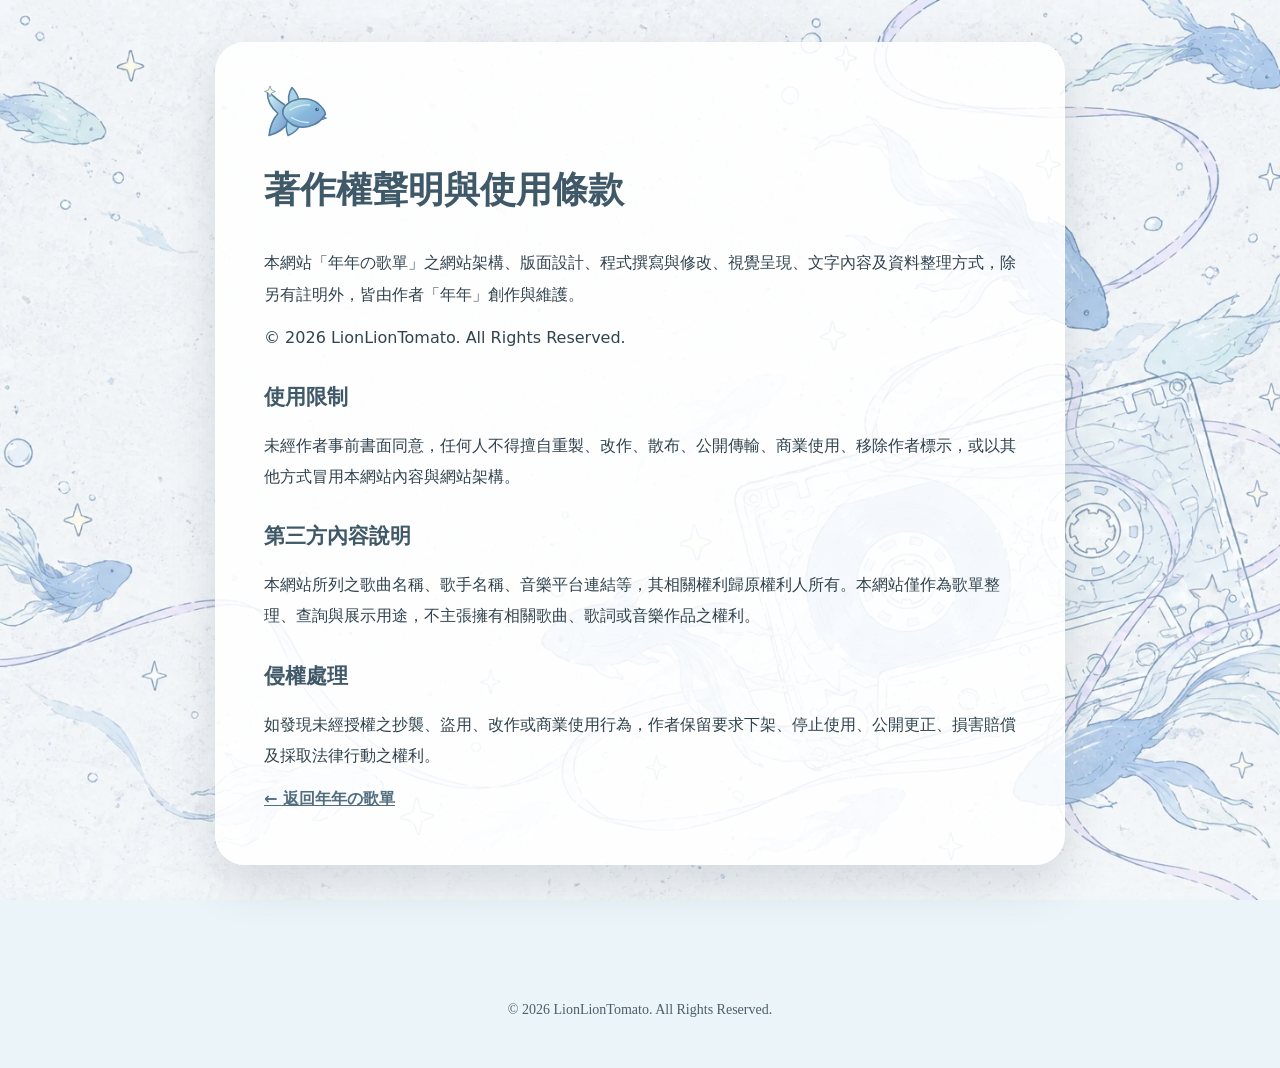
==== copyright.html @ ffe57280 "Add files via upload" ====
<!doctype html>
<html lang="zh-Hant">
<head>
  <meta charset="UTF-8">
  <meta name="viewport" content="width=device-width, initial-scale=1">
  <meta name="theme-color" content="#eaf4f9">
  <meta http-equiv="Cache-Control" content="no-cache, no-store, must-revalidate">
  <title>著作權聲明｜年年の歌單</title>
  <link rel="icon" type="image/svg+xml" href="./assets/fish-icon.svg?v=20261029-nian3">
  <link rel="stylesheet" href="./style.css?v=20261029-nian3">
  <style>
    .legal-card{position:relative;z-index:1;max-width:850px;margin:0 auto;padding:38px 48px;
      background:rgba(255,255,255,.88);border:1px solid rgba(255,255,255,.85);
      box-shadow:var(--shadow);border-radius:30px;line-height:1.95}
    .legal-card h1{font-size:clamp(26px,5vw,36px);margin:0 0 22px;color:var(--blue-900)}
    .legal-card h2{font-size:21px;margin:24px 0 8px;color:var(--blue-900)}
    .legal-card p{margin:12px 0}.legal-card a{color:#526d7e;font-weight:700}
    @media(max-width:680px){.legal-card{padding:28px 22px}}
  </style>
</head>
<body>
  <main class="wrap">
    <article class="legal-card">
      <img src="./assets/fish-icon.svg?v=20261029-nian3" alt="年年の歌單小魚圖示" width="64" height="64">
      <h1>著作權聲明與使用條款</h1>
      <p>本網站「年年の歌單」之網站架構、版面設計、程式撰寫與修改、視覺呈現、文字內容及資料整理方式，除另有註明外，皆由作者「年年」創作與維護。</p>
      <p>© 2026 LionLionTomato. All Rights Reserved.</p>
      <h2>使用限制</h2>
      <p>未經作者事前書面同意，任何人不得擅自重製、改作、散布、公開傳輸、商業使用、移除作者標示，或以其他方式冒用本網站內容與網站架構。</p>
      <h2>第三方內容說明</h2>
      <p>本網站所列之歌曲名稱、歌手名稱、音樂平台連結等，其相關權利歸原權利人所有。本網站僅作為歌單整理、查詢與展示用途，不主張擁有相關歌曲、歌詞或音樂作品之權利。</p>
      <h2>侵權處理</h2>
      <p>如發現未經授權之抄襲、盜用、改作或商業使用行為，作者保留要求下架、停止使用、公開更正、損害賠償及採取法律行動之權利。</p>
      <p><a href="./index.html">← 返回年年の歌單</a></p>
    </article>
  </main>
  <footer class="site-footer">© 2026 LionLionTomato. All Rights Reserved.</footer>
</body>
</html>
---- style.css ----
:root{
  --blue-900:#405969; --blue-800:#526d7e; --blue-700:#6f8795; --blue-600:#839aa8;
  --blue-300:#cbd8df; --blue-200:#dbe5e9; --blue-100:#eef4f6;
  --cream:#f8f5ef; --ink:#31434d; --muted:#70818b; --white:rgba(255,255,255,.78);
  --shadow:0 18px 45px rgba(64,89,105,.18); --radius:26px;
}
*{box-sizing:border-box}
html{scroll-behavior:smooth}
body{
  margin:0;min-height:100vh;color:var(--ink);
  font-family:'Zen Maru Gothic','Noto Serif TC',system-ui,sans-serif;
  overflow-x:hidden;background-color:#eaf4f9;
  background-image:linear-gradient(rgba(255,255,255,.12),rgba(255,255,255,.25)),url('./assets/nian-bg-desktop.webp?v=20261029-nian3');
  background-size:cover;background-position:center center;background-repeat:no-repeat;background-attachment:fixed;
}
.float-layer{position:fixed;inset:0;pointer-events:none;overflow:hidden;z-index:0}
.float{
  position:absolute;bottom:-8vh;left:var(--left);font-size:clamp(18px,2.5vw,32px);
  opacity:.22;color:rgba(64,89,105,.36);filter:drop-shadow(0 8px 12px rgba(64,89,105,.14));
  animation:rise var(--dur) linear infinite;animation-delay:var(--delay);
}
@keyframes rise{
  0%{transform:translateY(0) rotate(0deg);opacity:0}
  18%{opacity:.25}72%{opacity:.19}100%{transform:translateY(-112vh) rotate(180deg);opacity:0}
}
.wrap{position:relative;z-index:1;max-width:1180px;margin:0 auto;padding:42px 20px 70px}
.hero{
  padding:34px;border-radius:36px;
  background:linear-gradient(135deg,rgba(255,255,255,.82),rgba(238,244,246,.73));
  box-shadow:var(--shadow);border:1px solid rgba(255,255,255,.80);
  -webkit-backdrop-filter:blur(18px);backdrop-filter:blur(18px);
  text-align:center;display:flex;flex-direction:column;align-items:center;
}
.eyebrow{
  display:inline-flex;align-items:center;justify-content:center;
  padding:0;border-radius:0;background:transparent;margin:0 auto;text-align:center;
}
.eyebrow img{display:block;width:36px;height:36px;object-fit:contain;filter:drop-shadow(0 4px 8px rgba(64,89,105,.12))}
.hero h1{
  font-family:'Noto Serif TC',serif;font-size:clamp(36px,6vw,68px);line-height:1.1;
  margin:20px 0 12px;color:var(--blue-900);letter-spacing:.06em;text-align:center;width:100%;
}
.hero p{margin:0;color:var(--muted);font-size:17px;line-height:1.9;text-align:center;width:100%}
.controls{display:grid;grid-template-columns:1fr auto;gap:16px;margin:26px 0 18px;width:100%}
.search{
  width:100%;border:0;outline:0;border-radius:999px;background:rgba(255,255,255,.88);
  padding:16px 20px;font-size:16px;color:var(--ink);
  box-shadow:inset 0 0 0 1px rgba(111,135,149,.18),0 10px 22px rgba(64,89,105,.08);
  font-family:inherit;
}
.search:focus-visible,.tag:focus-visible,.random:focus-visible,.copy:focus-visible,.close:focus-visible{
  outline:3px solid #75a5c6;outline-offset:3px;
}
.random{
  border:0;border-radius:999px;padding:0 22px;background:linear-gradient(135deg,#6f8795,#9aaeb8);
  color:white;font-family:inherit;font-weight:800;font-size:16px;cursor:pointer;
  box-shadow:0 14px 30px rgba(64,89,105,.23);transition:.22s;
}
.random:hover:not(:disabled){transform:translateY(-2px)}
.random:disabled{opacity:.55;cursor:not-allowed}
.tags{display:flex;flex-wrap:wrap;gap:10px;margin:20px 0 26px;width:100%}
.tags:empty{margin:0}
.tag{
  --tag:#8fa3ad;--tagLight:#eef3f5;
  border:1px solid rgba(82,109,126,.14);background:linear-gradient(135deg,rgba(255,255,255,.84),var(--tagLight));
  color:#526b78;padding:10px 16px;border-radius:999px;font-family:inherit;font-weight:800;cursor:pointer;
  box-shadow:0 9px 18px rgba(64,89,105,.08);transition:.22s;
}
.tag:hover{transform:translateY(-2px);box-shadow:0 13px 26px rgba(64,89,105,.14)}
.tag.active{
  background:linear-gradient(135deg,var(--tag),#506a7a);color:white;border-color:transparent;
  box-shadow:0 15px 28px rgba(64,89,105,.25);transform:translateY(-2px);
}
.meta{
  display:flex;align-items:center;justify-content:center;gap:12px;
  margin:6px 2px 18px;width:100%;color:#6b7c86;font-weight:700;text-align:center;
}
#count{display:block;width:100%;text-align:center}
.grid{display:grid;grid-template-columns:repeat(auto-fill,minmax(230px,1fr));gap:18px}
.card{
  position:relative;min-height:150px;padding:22px 18px 56px;border-radius:var(--radius);
  background:linear-gradient(145deg,rgba(255,255,255,.86),rgba(236,243,246,.78));
  border:1px solid rgba(255,255,255,.86);box-shadow:0 15px 32px rgba(64,89,105,.12);
  overflow:hidden;transition:.22s;isolation:isolate;
  -webkit-backdrop-filter:blur(7px);backdrop-filter:blur(7px);
}
.card:hover{transform:translateY(-4px)}
.decor-fish{
  position:absolute;right:15px;top:12px;width:56px;height:56px;padding:6px;object-fit:contain;
  border-radius:18px;background:rgba(111,135,149,.10);border:1px solid rgba(111,135,149,.10);
  box-shadow:0 10px 22px rgba(64,89,105,.08);opacity:.63;transform:rotate(-10deg);
  pointer-events:none;z-index:0;
}
.song,.artist,.cat{position:relative;z-index:1}
.song{
  font-family:'Noto Serif TC',serif;font-size:24px;font-weight:700;color:var(--blue-900);
  margin:0 0 9px;padding-right:70px;overflow-wrap:anywhere;
}
.artist{font-size:15px;color:var(--muted);font-weight:700;margin-bottom:12px;overflow-wrap:anywhere}
.cat{
  display:inline-flex;max-width:100%;padding:6px 11px;border-radius:999px;
  background:rgba(111,135,149,.13);color:#5e7480;font-size:13px;font-weight:700;line-height:1.5;
}
.copy{
  position:absolute;right:14px;bottom:14px;z-index:2;border:0;border-radius:999px;
  padding:8px 13px;background:#dae5e9;color:#526b78;font-family:inherit;font-weight:800;cursor:pointer;transition:.2s;
}
.copy:hover{background:#c3d2d9}.copy.done{background:#7f9aaa;color:#fff}
.empty{
  display:none;text-align:center;padding:44px;border-radius:26px;
  background:rgba(255,255,255,.77);color:#70818b;font-weight:700;
}
.modal{
  position:fixed;inset:0;z-index:8;display:none;place-items:center;
  background:rgba(42,57,66,.28);-webkit-backdrop-filter:blur(6px);backdrop-filter:blur(6px);padding:18px;
}
.modal.show{display:grid}
.modal-card{
  max-width:420px;width:100%;background:linear-gradient(135deg,#fff,#eef4f6);
  border-radius:30px;padding:30px;box-shadow:0 30px 70px rgba(42,57,66,.28);text-align:center;
}
.modal-fish{margin:0 auto 6px;display:block;opacity:.84}
.modal h2{font-family:'Noto Serif TC',serif;margin:0 0 12px;color:#405969}
.modal .big{
  font-size:30px;font-family:'Noto Serif TC',serif;font-weight:700;
  margin:12px 0;color:#405969;overflow-wrap:anywhere;
}
.close{
  margin-top:16px;border:0;border-radius:999px;background:#6f8795;color:white;
  padding:11px 20px;font-family:inherit;font-weight:800;cursor:pointer;
}
.site-footer{
  position:relative;z-index:2;max-width:980px;margin:40px auto 24px;padding:22px 18px;
  text-align:center;font-family:'Zen Maru Gothic','Noto Serif TC',serif;
  color:rgba(48,70,84,.86);font-size:14px;line-height:1.8;
}
.site-footer p{margin:4px 0}
.site-footer a{color:rgba(48,70,84,.95);text-decoration:none;border-bottom:1px solid rgba(48,70,84,.35)}
.site-footer a:hover{opacity:.75}
.sr-only{position:absolute;width:1px;height:1px;overflow:hidden;clip:rect(0,0,0,0);white-space:nowrap}
@media(max-width:768px){
  body{
    background-image:linear-gradient(rgba(255,255,255,.17),rgba(255,255,255,.28)),url('./assets/nian-bg-mobile.webp?v=20261029-nian3');
    background-size:100% auto;background-position:center bottom;background-attachment:scroll;background-repeat:no-repeat;
  }
  .float{font-size:clamp(16px,5vw,26px);opacity:.20}
}
@media(max-width:680px){
  .wrap{padding:24px 14px 50px}
  .hero{padding:24px 18px;border-radius:28px}
  .controls{grid-template-columns:1fr}
  .random{height:50px}
  .grid{grid-template-columns:1fr}
  .tag{padding:10px 13px}
  .decor-fish{right:14px;top:12px;width:52px;height:52px}
  .song{padding-right:64px}
}
@media(max-width:480px){.float{opacity:.15}.hero h1{letter-spacing:.025em}}
@media(prefers-reduced-motion:reduce){*,*::before,*::after{animation:none!important;scroll-behavior:auto!important;transition:none!important}}
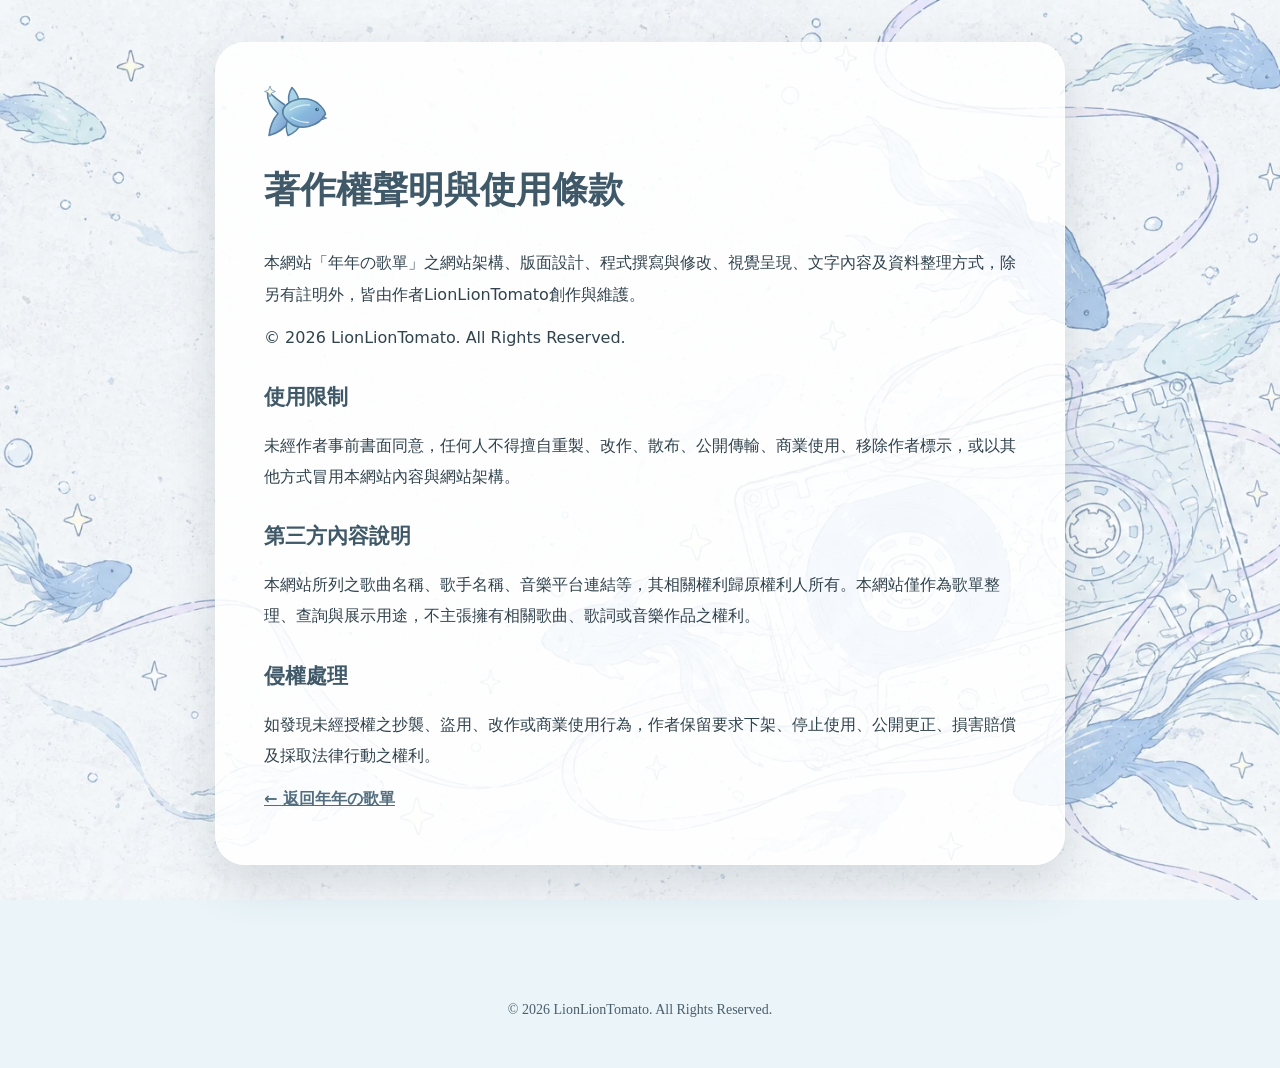
==== commit a1db3159: "Update copyright.html" ====
--- a/copyright.html
+++ b/copyright.html
@@ -23,7 +23,7 @@
     <article class="legal-card">
       <img src="./assets/fish-icon.svg?v=20261029-nian3" alt="年年の歌單小魚圖示" width="64" height="64">
       <h1>著作權聲明與使用條款</h1>
-      <p>本網站「年年の歌單」之網站架構、版面設計、程式撰寫與修改、視覺呈現、文字內容及資料整理方式，除另有註明外，皆由作者「年年」創作與維護。</p>
+      <p>本網站「年年の歌單」之網站架構、版面設計、程式撰寫與修改、視覺呈現、文字內容及資料整理方式，除另有註明外，皆由作者LionLionTomato創作與維護。</p>
       <p>© 2026 LionLionTomato. All Rights Reserved.</p>
       <h2>使用限制</h2>
       <p>未經作者事前書面同意，任何人不得擅自重製、改作、散布、公開傳輸、商業使用、移除作者標示，或以其他方式冒用本網站內容與網站架構。</p>
--- a/style.css
+++ b/style.css
@@ -1,29 +1,49 @@
+
 :root{
   --blue-900:#405969; --blue-800:#526d7e; --blue-700:#6f8795; --blue-600:#839aa8;
   --blue-300:#cbd8df; --blue-200:#dbe5e9; --blue-100:#eef4f6;
   --cream:#f8f5ef; --ink:#31434d; --muted:#70818b; --white:rgba(255,255,255,.78);
   --shadow:0 18px 45px rgba(64,89,105,.18); --radius:26px;
 }
+
 *{box-sizing:border-box}
 html{scroll-behavior:smooth}
+
+/* 最新標題尚未從 Google 試算表確認前先隱藏 */
+.settings-pending #siteTitle,
+.settings-pending #siteSubtitle{
+  visibility:hidden;
+}
+
 body{
   margin:0;min-height:100vh;color:var(--ink);
   font-family:'Zen Maru Gothic','Noto Serif TC',system-ui,sans-serif;
   overflow-x:hidden;background-color:#eaf4f9;
-  background-image:linear-gradient(rgba(255,255,255,.12),rgba(255,255,255,.25)),url('./assets/nian-bg-desktop.webp?v=20261029-nian3');
+  background-image:linear-gradient(rgba(255,255,255,.12),rgba(255,255,255,.25)),url('./assets/nian-bg-desktop.webp?v=20261030-nian4');
   background-size:cover;background-position:center center;background-repeat:no-repeat;background-attachment:fixed;
 }
-.float-layer{position:fixed;inset:0;pointer-events:none;overflow:hidden;z-index:0}
+
+.float-layer{
+  position:fixed;inset:0;pointer-events:none;overflow:hidden;z-index:0;
+}
+
 .float{
   position:absolute;bottom:-8vh;left:var(--left);font-size:clamp(18px,2.5vw,32px);
   opacity:.22;color:rgba(64,89,105,.36);filter:drop-shadow(0 8px 12px rgba(64,89,105,.14));
   animation:rise var(--dur) linear infinite;animation-delay:var(--delay);
 }
+
 @keyframes rise{
   0%{transform:translateY(0) rotate(0deg);opacity:0}
-  18%{opacity:.25}72%{opacity:.19}100%{transform:translateY(-112vh) rotate(180deg);opacity:0}
-}
-.wrap{position:relative;z-index:1;max-width:1180px;margin:0 auto;padding:42px 20px 70px}
+  18%{opacity:.25}
+  72%{opacity:.19}
+  100%{transform:translateY(-112vh) rotate(180deg);opacity:0}
+}
+
+.wrap{
+  position:relative;z-index:1;max-width:1180px;margin:0 auto;padding:42px 20px 70px;
+}
+
 .hero{
   padding:34px;border-radius:36px;
   background:linear-gradient(135deg,rgba(255,255,255,.82),rgba(238,244,246,.73));
@@ -31,129 +51,347 @@
   -webkit-backdrop-filter:blur(18px);backdrop-filter:blur(18px);
   text-align:center;display:flex;flex-direction:column;align-items:center;
 }
+
 .eyebrow{
   display:inline-flex;align-items:center;justify-content:center;
   padding:0;border-radius:0;background:transparent;margin:0 auto;text-align:center;
 }
-.eyebrow img{display:block;width:36px;height:36px;object-fit:contain;filter:drop-shadow(0 4px 8px rgba(64,89,105,.12))}
+
+.eyebrow img{
+  display:block;width:36px;height:36px;object-fit:contain;
+  filter:drop-shadow(0 4px 8px rgba(64,89,105,.12));
+}
+
 .hero h1{
   font-family:'Noto Serif TC',serif;font-size:clamp(36px,6vw,68px);line-height:1.1;
   margin:20px 0 12px;color:var(--blue-900);letter-spacing:.06em;text-align:center;width:100%;
 }
-.hero p{margin:0;color:var(--muted);font-size:17px;line-height:1.9;text-align:center;width:100%}
-.controls{display:grid;grid-template-columns:1fr auto;gap:16px;margin:26px 0 18px;width:100%}
+
+.hero p{
+  margin:0;color:var(--muted);font-size:17px;line-height:1.9;text-align:center;width:100%;
+}
+
+.controls{
+  display:grid;grid-template-columns:1fr auto;gap:16px;margin:26px 0 18px;width:100%;
+}
+
 .search{
   width:100%;border:0;outline:0;border-radius:999px;background:rgba(255,255,255,.88);
   padding:16px 20px;font-size:16px;color:var(--ink);
   box-shadow:inset 0 0 0 1px rgba(111,135,149,.18),0 10px 22px rgba(64,89,105,.08);
   font-family:inherit;
 }
-.search:focus-visible,.tag:focus-visible,.random:focus-visible,.copy:focus-visible,.close:focus-visible{
-  outline:3px solid #75a5c6;outline-offset:3px;
-}
+
+.search:focus-visible,
+.tag:focus-visible,
+.random:focus-visible,
+.copy:focus-visible,
+.close:focus-visible,
+#copyPickBtn:focus-visible{
+  outline:3px solid #75a5c6;
+  outline-offset:3px;
+}
+
 .random{
   border:0;border-radius:999px;padding:0 22px;background:linear-gradient(135deg,#6f8795,#9aaeb8);
   color:white;font-family:inherit;font-weight:800;font-size:16px;cursor:pointer;
   box-shadow:0 14px 30px rgba(64,89,105,.23);transition:.22s;
 }
-.random:hover:not(:disabled){transform:translateY(-2px)}
-.random:disabled{opacity:.55;cursor:not-allowed}
-.tags{display:flex;flex-wrap:wrap;gap:10px;margin:20px 0 26px;width:100%}
-.tags:empty{margin:0}
+
+.random:hover:not(:disabled){
+  transform:translateY(-2px);
+}
+
+.random:disabled{
+  opacity:.55;cursor:not-allowed;
+}
+
+.tags{
+  display:flex;flex-wrap:wrap;gap:10px;margin:20px 0 26px;width:100%;
+}
+
+.tags:empty{
+  margin:0;
+}
+
 .tag{
   --tag:#8fa3ad;--tagLight:#eef3f5;
-  border:1px solid rgba(82,109,126,.14);background:linear-gradient(135deg,rgba(255,255,255,.84),var(--tagLight));
-  color:#526b78;padding:10px 16px;border-radius:999px;font-family:inherit;font-weight:800;cursor:pointer;
+  border:1px solid rgba(82,109,126,.14);
+  background:linear-gradient(135deg,rgba(255,255,255,.84),var(--tagLight));
+  color:#526b78;padding:10px 16px;border-radius:999px;
+  font-family:inherit;font-weight:800;cursor:pointer;
   box-shadow:0 9px 18px rgba(64,89,105,.08);transition:.22s;
 }
-.tag:hover{transform:translateY(-2px);box-shadow:0 13px 26px rgba(64,89,105,.14)}
+
+.tag:hover{
+  transform:translateY(-2px);
+  box-shadow:0 13px 26px rgba(64,89,105,.14);
+}
+
 .tag.active{
-  background:linear-gradient(135deg,var(--tag),#506a7a);color:white;border-color:transparent;
-  box-shadow:0 15px 28px rgba(64,89,105,.25);transform:translateY(-2px);
-}
+  background:linear-gradient(135deg,var(--tag),#506a7a);
+  color:white;border-color:transparent;
+  box-shadow:0 15px 28px rgba(64,89,105,.25);
+  transform:translateY(-2px);
+}
+
 .meta{
   display:flex;align-items:center;justify-content:center;gap:12px;
   margin:6px 2px 18px;width:100%;color:#6b7c86;font-weight:700;text-align:center;
 }
-#count{display:block;width:100%;text-align:center}
-.grid{display:grid;grid-template-columns:repeat(auto-fill,minmax(230px,1fr));gap:18px}
+
+#count{
+  display:block;width:100%;text-align:center;
+}
+
+.grid{
+  display:grid;grid-template-columns:repeat(auto-fill,minmax(230px,1fr));gap:18px;
+}
+
 .card{
   position:relative;min-height:150px;padding:22px 18px 56px;border-radius:var(--radius);
   background:linear-gradient(145deg,rgba(255,255,255,.86),rgba(236,243,246,.78));
-  border:1px solid rgba(255,255,255,.86);box-shadow:0 15px 32px rgba(64,89,105,.12);
+  border:1px solid rgba(255,255,255,.86);
+  box-shadow:0 15px 32px rgba(64,89,105,.12);
   overflow:hidden;transition:.22s;isolation:isolate;
   -webkit-backdrop-filter:blur(7px);backdrop-filter:blur(7px);
 }
-.card:hover{transform:translateY(-4px)}
+
+.card:hover{
+  transform:translateY(-4px);
+}
+
 .decor-fish{
   position:absolute;right:15px;top:12px;width:56px;height:56px;padding:6px;object-fit:contain;
-  border-radius:18px;background:rgba(111,135,149,.10);border:1px solid rgba(111,135,149,.10);
-  box-shadow:0 10px 22px rgba(64,89,105,.08);opacity:.63;transform:rotate(-10deg);
+  border-radius:18px;background:rgba(111,135,149,.10);
+  border:1px solid rgba(111,135,149,.10);
+  box-shadow:0 10px 22px rgba(64,89,105,.08);
+  opacity:.63;transform:rotate(-10deg);
   pointer-events:none;z-index:0;
 }
-.song,.artist,.cat{position:relative;z-index:1}
+
+.song,.artist,.cat{
+  position:relative;z-index:1;
+}
+
 .song{
   font-family:'Noto Serif TC',serif;font-size:24px;font-weight:700;color:var(--blue-900);
   margin:0 0 9px;padding-right:70px;overflow-wrap:anywhere;
 }
-.artist{font-size:15px;color:var(--muted);font-weight:700;margin-bottom:12px;overflow-wrap:anywhere}
+
+.artist{
+  font-size:15px;color:var(--muted);font-weight:700;
+  margin-bottom:12px;overflow-wrap:anywhere;
+}
+
 .cat{
   display:inline-flex;max-width:100%;padding:6px 11px;border-radius:999px;
-  background:rgba(111,135,149,.13);color:#5e7480;font-size:13px;font-weight:700;line-height:1.5;
-}
+  background:rgba(111,135,149,.13);color:#5e7480;
+  font-size:13px;font-weight:700;line-height:1.5;
+}
+
 .copy{
-  position:absolute;right:14px;bottom:14px;z-index:2;border:0;border-radius:999px;
-  padding:8px 13px;background:#dae5e9;color:#526b78;font-family:inherit;font-weight:800;cursor:pointer;transition:.2s;
-}
-.copy:hover{background:#c3d2d9}.copy.done{background:#7f9aaa;color:#fff}
+  position:absolute;right:14px;bottom:14px;z-index:2;
+  border:0;border-radius:999px;padding:8px 13px;
+  background:#dae5e9;color:#526b78;
+  font-family:inherit;font-weight:800;cursor:pointer;transition:.2s;
+}
+
+.copy:hover{
+  background:#c3d2d9;
+}
+
+.copy.done{
+  background:#7f9aaa;color:#fff;
+}
+
 .empty{
   display:none;text-align:center;padding:44px;border-radius:26px;
-  background:rgba(255,255,255,.77);color:#70818b;font-weight:700;
-}
+  background:rgba(255,255,255,.77);
+  color:#70818b;font-weight:700;
+}
+
+/* 隨機抽歌視窗 */
+
 .modal{
   position:fixed;inset:0;z-index:8;display:none;place-items:center;
-  background:rgba(42,57,66,.28);-webkit-backdrop-filter:blur(6px);backdrop-filter:blur(6px);padding:18px;
-}
-.modal.show{display:grid}
+  background:rgba(42,57,66,.28);
+  -webkit-backdrop-filter:blur(6px);backdrop-filter:blur(6px);
+  padding:18px;
+}
+
+.modal.show{
+  display:grid;
+}
+
 .modal-card{
-  max-width:420px;width:100%;background:linear-gradient(135deg,#fff,#eef4f6);
-  border-radius:30px;padding:30px;box-shadow:0 30px 70px rgba(42,57,66,.28);text-align:center;
-}
-.modal-fish{margin:0 auto 6px;display:block;opacity:.84}
-.modal h2{font-family:'Noto Serif TC',serif;margin:0 0 12px;color:#405969}
+  max-width:420px;width:100%;
+  background:linear-gradient(135deg,#fff,#eef4f6);
+  border-radius:30px;padding:30px;
+  box-shadow:0 30px 70px rgba(42,57,66,.28);
+  text-align:center;
+}
+
+.modal-fish{
+  margin:0 auto 6px;display:block;opacity:.84;
+}
+
+.modal h2{
+  font-family:'Noto Serif TC',serif;
+  margin:0 0 12px;color:#405969;
+}
+
 .modal .big{
   font-size:30px;font-family:'Noto Serif TC',serif;font-weight:700;
   margin:12px 0;color:#405969;overflow-wrap:anywhere;
 }
+
+/*
+ * 新增：隨機抽歌結果複製按鈕
+ * 與下方歌曲卡片的複製功能使用相同配色
+ */
+
+#copyPickBtn{
+  display:block;
+  width:100%;
+  margin-top:22px;
+  padding:12px 20px;
+  border:0;
+  border-radius:999px;
+  background:#dae5e9;
+  color:#526b78;
+  font-family:inherit;
+  font-size:15px;
+  font-weight:800;
+  line-height:1.5;
+  cursor:pointer;
+  transition:background .2s,transform .2s;
+}
+
+#copyPickBtn:hover{
+  background:#c3d2d9;
+  transform:translateY(-1px);
+}
+
+#copyPickBtn.done{
+  background:#7f9aaa;
+  color:#fff;
+}
+
+#copyPickBtn.done:hover{
+  background:#7f9aaa;
+}
+
+/* 原本的確認按鈕 */
+
 .close{
-  margin-top:16px;border:0;border-radius:999px;background:#6f8795;color:white;
+  margin-top:16px;border:0;border-radius:999px;
+  background:#6f8795;color:white;
   padding:11px 20px;font-family:inherit;font-weight:800;cursor:pointer;
 }
+
+/* 網站頁尾 */
+
 .site-footer{
-  position:relative;z-index:2;max-width:980px;margin:40px auto 24px;padding:22px 18px;
+  position:relative;z-index:2;max-width:980px;
+  margin:40px auto 24px;padding:22px 18px;
   text-align:center;font-family:'Zen Maru Gothic','Noto Serif TC',serif;
-  color:rgba(48,70,84,.86);font-size:14px;line-height:1.8;
-}
-.site-footer p{margin:4px 0}
-.site-footer a{color:rgba(48,70,84,.95);text-decoration:none;border-bottom:1px solid rgba(48,70,84,.35)}
-.site-footer a:hover{opacity:.75}
-.sr-only{position:absolute;width:1px;height:1px;overflow:hidden;clip:rect(0,0,0,0);white-space:nowrap}
+  color:rgba(48,70,84,.86);
+  font-size:14px;line-height:1.8;
+}
+
+.site-footer p{
+  margin:4px 0;
+}
+
+.site-footer a{
+  color:rgba(48,70,84,.95);
+  text-decoration:none;
+  border-bottom:1px solid rgba(48,70,84,.35);
+}
+
+.site-footer a:hover{
+  opacity:.75;
+}
+
+.sr-only{
+  position:absolute;width:1px;height:1px;overflow:hidden;
+  clip:rect(0,0,0,0);white-space:nowrap;
+}
+
+/* 平板與手機版 */
+
 @media(max-width:768px){
   body{
-    background-image:linear-gradient(rgba(255,255,255,.17),rgba(255,255,255,.28)),url('./assets/nian-bg-mobile.webp?v=20261029-nian3');
-    background-size:100% auto;background-position:center bottom;background-attachment:scroll;background-repeat:no-repeat;
-  }
-  .float{font-size:clamp(16px,5vw,26px);opacity:.20}
-}
+    background-image:linear-gradient(rgba(255,255,255,.17),rgba(255,255,255,.28)),url('./assets/nian-bg-mobile.webp?v=20261030-nian4');
+    background-size:100% auto;
+    background-position:center bottom;
+    background-attachment:scroll;
+    background-repeat:no-repeat;
+  }
+
+  .float{
+    font-size:clamp(16px,5vw,26px);
+    opacity:.20;
+  }
+}
+
 @media(max-width:680px){
-  .wrap{padding:24px 14px 50px}
-  .hero{padding:24px 18px;border-radius:28px}
-  .controls{grid-template-columns:1fr}
-  .random{height:50px}
-  .grid{grid-template-columns:1fr}
-  .tag{padding:10px 13px}
-  .decor-fish{right:14px;top:12px;width:52px;height:52px}
-  .song{padding-right:64px}
-}
-@media(max-width:480px){.float{opacity:.15}.hero h1{letter-spacing:.025em}}
-@media(prefers-reduced-motion:reduce){*,*::before,*::after{animation:none!important;scroll-behavior:auto!important;transition:none!important}}
+  .wrap{
+    padding:24px 14px 50px;
+  }
+
+  .hero{
+    padding:24px 18px;
+    border-radius:28px;
+  }
+
+  .controls{
+    grid-template-columns:1fr;
+  }
+
+  .random{
+    height:50px;
+  }
+
+  .grid{
+    grid-template-columns:1fr;
+  }
+
+  .tag{
+    padding:10px 13px;
+  }
+
+  .decor-fish{
+    right:14px;top:12px;
+    width:52px;height:52px;
+  }
+
+  .song{
+    padding-right:64px;
+  }
+
+  /* 手機版複製按鈕 */
+  #copyPickBtn{
+    font-size:14px;
+    padding:12px 14px;
+  }
+}
+
+@media(max-width:480px){
+  .float{
+    opacity:.15;
+  }
+
+  .hero h1{
+    letter-spacing:.025em;
+  }
+}
+
+@media(prefers-reduced-motion:reduce){
+  *,*::before,*::after{
+    animation:none!important;
+    scroll-behavior:auto!important;
+    transition:none!important;
+  }
+}
